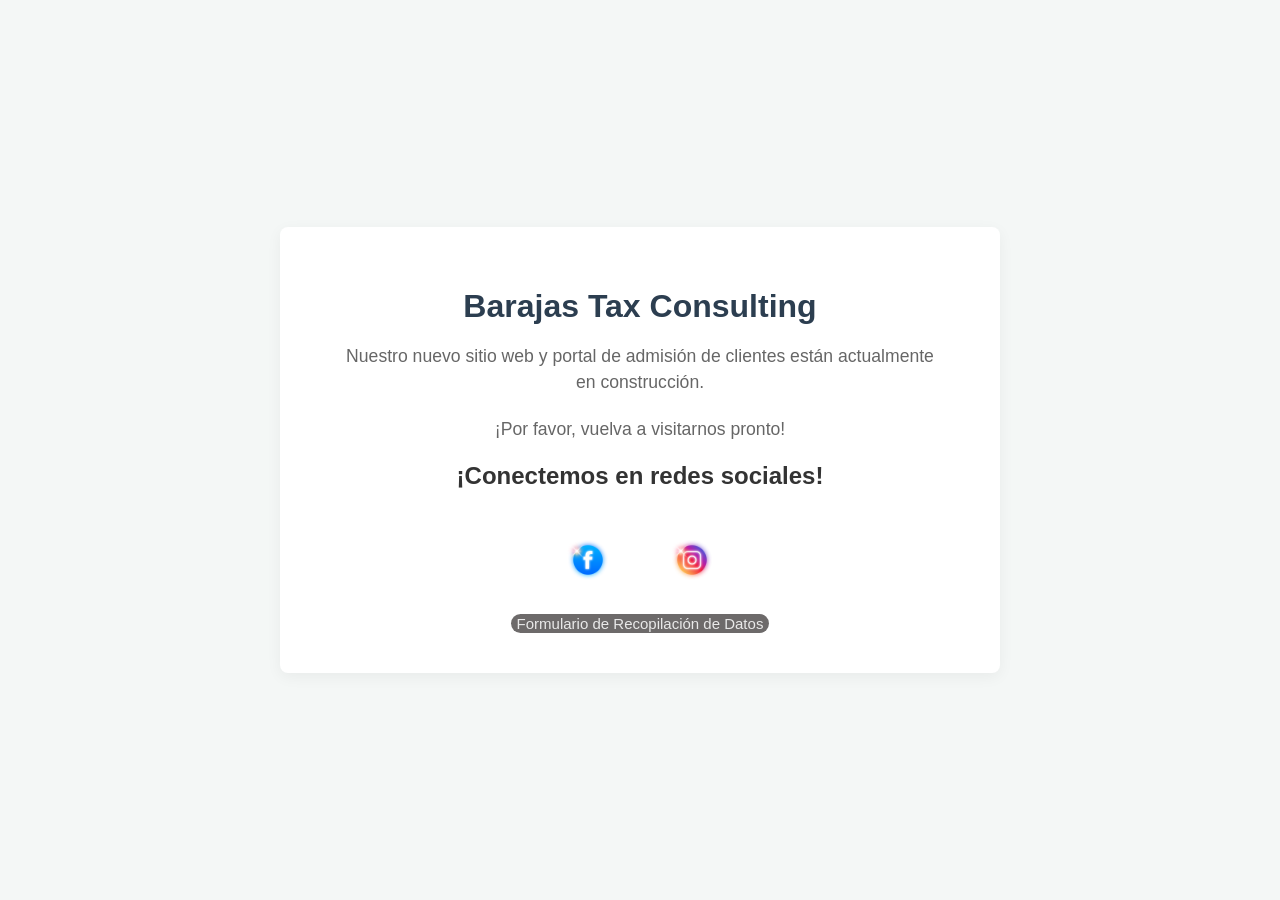
==== index.html @ 1fcdfcea "Initial commit - Barajas Tax loading page" ====
<!DOCTYPE html>
<html lang="en">
<head>
    <meta charset="UTF-8">
    <meta name="viewport" content="width=device-width, initial-scale=1.0">
    <link rel="stylesheet" href="BarajasTax.css">  
    <title>Barajas Tax Consulting | Coming Soon</title>
    <style>
        body {
            margin: 0;
            padding: 0;
            font-family: 'Segoe UI', Tahoma, Geneva, Verdana, sans-serif;
            background-color: #f4f7f6;
            color: #333;
            display: flex;
            align-items: center;
            justify-content: center;
            height: 100vh;
            text-align: center;
        }
        .container {
            background-color: #ffffff;
            padding: 40px 60px;
            border-radius: 8px;
            box-shadow: 0 4px 15px rgba(0,0,0,0.05);
            max-width: 600px;
            width: 90%;
        }
        h1 {
            color: #2c3e50;
            margin-bottom: 10px;
        }
        p {
            font-size: 1.1rem;
            color: #666;
            line-height: 1.5;
            margin-bottom: 20px;
        }
    </style>
</head>
<body>
    <div class="container">
        <h1>Barajas Tax Consulting</h1>
        <p>Nuestro nuevo sitio web y portal de admisión de clientes están actualmente en construcción.</p>
        <p>¡Por favor, vuelva a visitarnos pronto!</p>
        <h2>¡Conectemos en redes sociales!</h2>
             <a href="https://www.facebook.com/profile.php?id=61578565798085"><img src="Facebook.png" alt="Book of Face" style="width:100px;height:100px;"></a>
             <a href="https://www.instagram.com/barajastax.consulting"><img src="Instagram.png" alt="The Gram" style="width:100px;height:100px;"></a>
                 <form action="https://www.cognitoforms.com/BarajasTaxConsulting/Form">
                        <button type="submit">Formulario de Recopilación de Datos</button>
                </form>
        </div>
</body>
</html>
---- BarajasTax.css ----
button
{
  color:#e9e9e9;
  background-color:#6d6a6a;
  font-size: 15px;
  font-family: 'Segoe UI', Tahoma, Geneva, Verdana, sans-serif;
  border: none;
  border-radius: 12px;
}
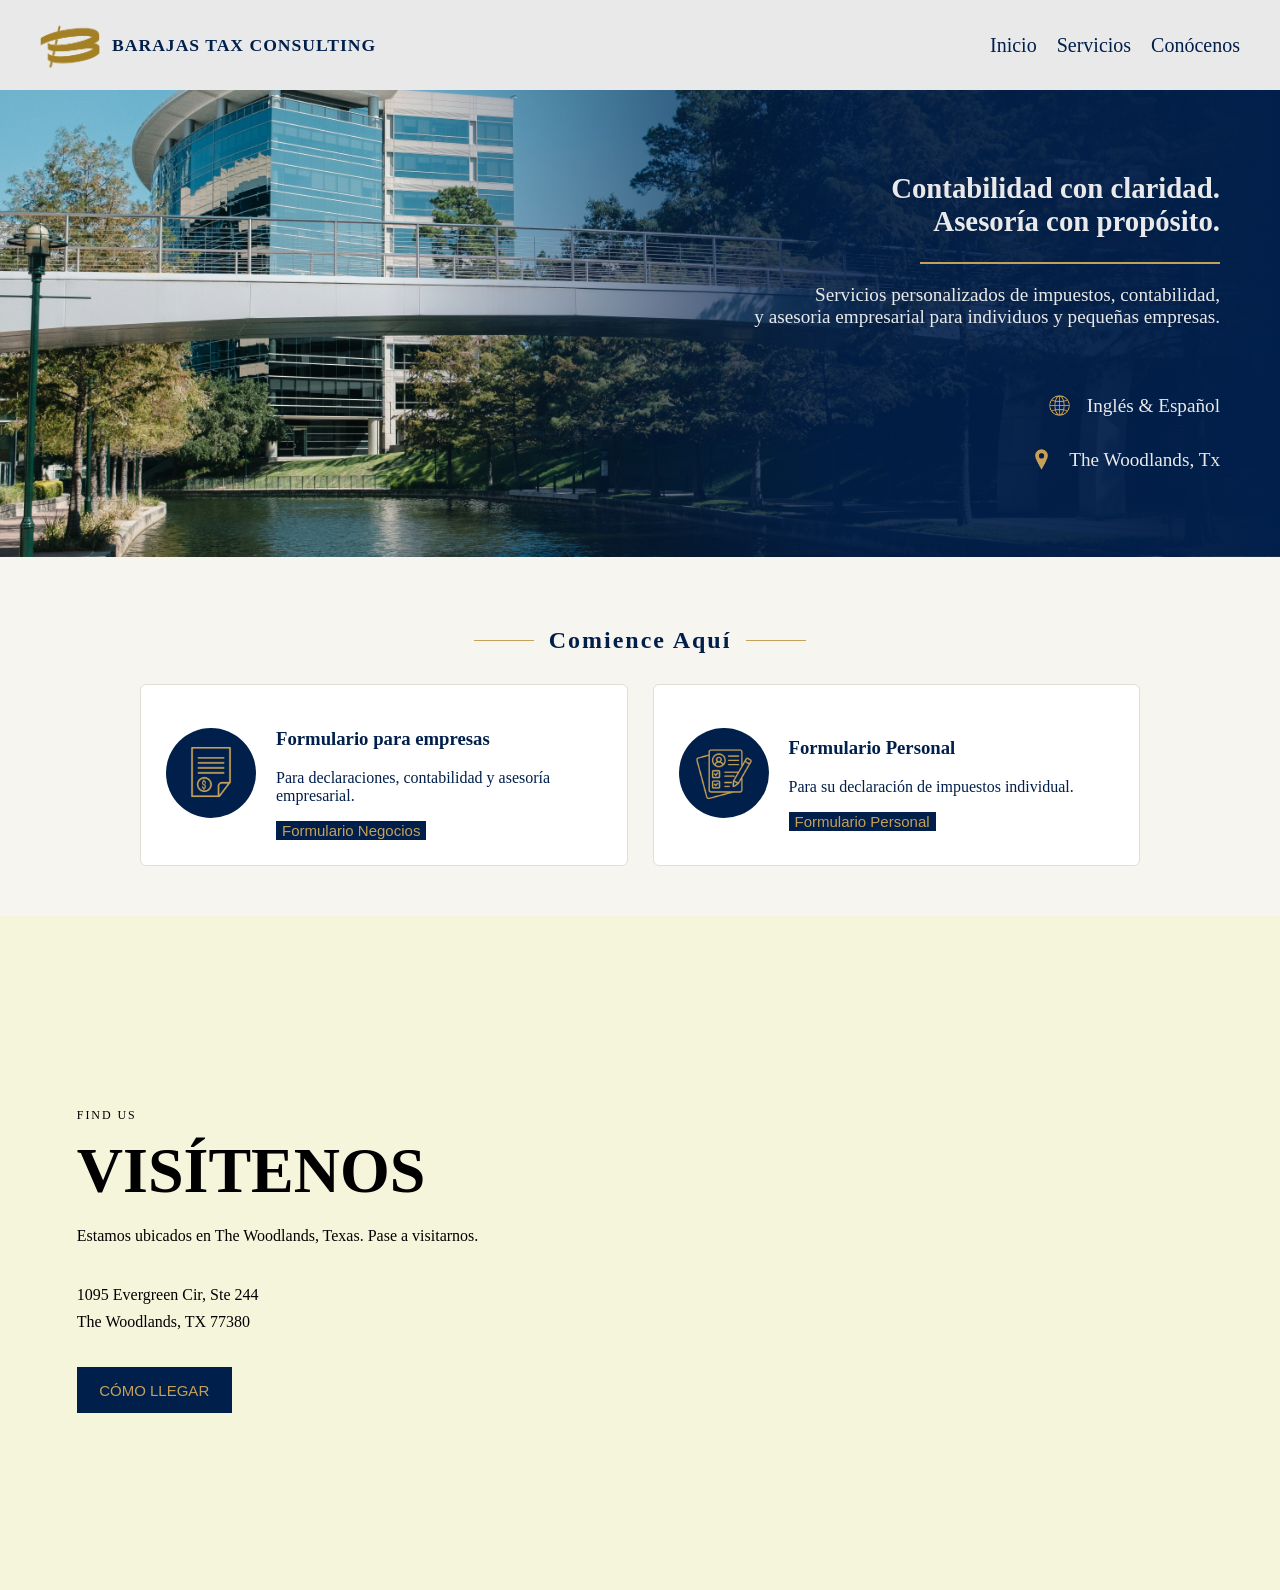
==== commit 5401bc55: "Barajastax v1 plus add gitignore" ====
--- a/index.html
+++ b/index.html
@@ -5,50 +5,120 @@
     <meta name="viewport" content="width=device-width, initial-scale=1.0">
     <link rel="stylesheet" href="BarajasTax.css">  
     <title>Barajas Tax Consulting | Coming Soon</title>
-    <style>
-        body {
-            margin: 0;
-            padding: 0;
-            font-family: 'Segoe UI', Tahoma, Geneva, Verdana, sans-serif;
-            background-color: #f4f7f6;
-            color: #333;
-            display: flex;
-            align-items: center;
-            justify-content: center;
-            height: 100vh;
-            text-align: center;
-        }
-        .container {
-            background-color: #ffffff;
-            padding: 40px 60px;
-            border-radius: 8px;
-            box-shadow: 0 4px 15px rgba(0,0,0,0.05);
-            max-width: 600px;
-            width: 90%;
-        }
-        h1 {
-            color: #2c3e50;
-            margin-bottom: 10px;
-        }
-        p {
-            font-size: 1.1rem;
-            color: #666;
-            line-height: 1.5;
-            margin-bottom: 20px;
-        }
-    </style>
-</head>
-<body>
-    <div class="container">
-        <h1>Barajas Tax Consulting</h1>
-        <p>Nuestro nuevo sitio web y portal de admisión de clientes están actualmente en construcción.</p>
-        <p>¡Por favor, vuelva a visitarnos pronto!</p>
-        <h2>¡Conectemos en redes sociales!</h2>
-             <a href="https://www.facebook.com/profile.php?id=61578565798085"><img src="Facebook.png" alt="Book of Face" style="width:100px;height:100px;"></a>
-             <a href="https://www.instagram.com/barajastax.consulting"><img src="Instagram.png" alt="The Gram" style="width:100px;height:100px;"></a>
-                 <form action="https://www.cognitoforms.com/BarajasTaxConsulting/Form">
-                        <button type="submit">Formulario de Recopilación de Datos</button>
-                </form>
+    <link rel="icon" type="img/png" href="android-chrome-512x512.png">
+    </head>
+    
+    <body>
+         <button onclick="topFunction()" id="myBtn" title="Go to top">Top</button>
+        <!--Navigation Bar-->
+        <nav>
+            <div class="topdiv">
+                <div class="logo"> 
+                    <img src="logo.png" width="60" height="60">
+                    <span class="barajas-tax">BARAJAS TAX CONSULTING</span>
+                </div>
+                <a class="topmenu" href="#bgimg">Inicio</a>
+                <a class="topmenu" href="#comienza">Servicios</a>
+                <a class="topmenu" href="#location-section">Conócenos</a>
+            </div>
+        </nav>
+        <main>
+         <section class="bgimg" id="bgimg">
+            <div class="hero-content">
+            <br>
+       <h1>Contabilidad con claridad.   <br>
+        Asesoría con propósito.
+       </h1>
+       <div class="gold-line"></div>
+       <p>Servicios personalizados de impuestos, contabilidad, <br>y asesoria empresarial para individuos
+        y pequeñas empresas.</p>
+       <br>
+      <p class="lang-tag">
+         <img src="mundo.png" alt="mundito" width="35" height="35"> 
+         <span>Inglés & Español</span>
+        </p>
+        <p class="location-tag">
+            <img src="location.png" alt="woodlands" width="35" height="35;">
+            <span>The Woodlands, Tx</span>
+        </p>
         </div>
-</body>
+        </div>
+        </section>
+</main>
+
+<section class="comienza" id="comienza">
+
+    <div class="title">
+<h2><span>Comience Aquí</span></h2>
+</div>
+
+<div class="card-business">
+    <div class="card">
+        <div class="card-icon"><img src="biz.png" alt="formulario empresas">
+        </div>
+        <div class="card-text">
+            <h3>Formulario para empresas</h3>
+            <p>Para declaraciones, contabilidad y asesoría empresarial. </p>
+            <button onclick="document.location='formularioNegocios.html'">Formulario Negocios</button>
+        </div>
+    </div>
+
+<div class="card">
+    <div class="card-icon">
+        <img src="personalpeople.png" alt="formulario personal">
+    </div>
+    <div class="card-text">
+        <h3>Formulario Personal</h3>
+        <p>Para su declaración de impuestos individual.</p>
+       <button onclick="document.location='personalPeople.html'">Formulario Personal</button>
+    </div>
+</div>
+</div>
+</section>
+<!-- LOCATION -->
+ <section class="location-section" id="location-section">
+  <div class="location-content">
+    <p class="eyebrow">FIND US</p>
+
+    <h2>VISÍTENOS</h2>
+
+    <p>
+    Estamos ubicados en The Woodlands, Texas.
+    Pase a visitarnos.
+    </p>
+
+    <address>
+      1095 Evergreen Cir, Ste 244<br>
+      The Woodlands, TX 77380
+    </address>
+
+    <a
+      class="directions-btn"
+      href="https://www.google.com/maps/search/?api=1&query=1095+Evergreen+Cir+Ste+244+The+Woodlands+TX+77380"
+      target="_blank"
+      rel="noopener noreferrer"
+    >
+      CÓMO LLEGAR
+    </a>
+  </div>
+
+  <div class="location-map">
+    <iframe
+      src="https://www.google.com/maps?q=1095%20Evergreen%20Cir%20Ste%20244%2C%20The%20Woodlands%2C%20TX%2077380&output=embed"
+      width="100%"
+      height="450"
+      style="border:0;"
+      allowfullscreen=""
+      loading="lazy"
+      referrerpolicy="no-referrer-when-downgrade"
+      title="Map showing 1095 Evergreen Cir, Suite 244, The Woodlands, TX"
+    ></iframe>
+  </div>
+</section>
+
+<script src="script.js"></script>
+<footer>
+
+</footer>
+    </body>
 </html>
--- a/BarajasTax.css
+++ b/BarajasTax.css
@@ -1,9 +1,518 @@
-button
-{
-  color:#e9e9e9;
-  background-color:#6d6a6a;
+/* =========================
+   GLOBAL
+========================= */
+
+* {
+  box-sizing: border-box;
+}
+
+html {
+  scroll-behavior: smooth;
+}
+
+html,
+body {
+  margin: 0;
+  padding: 0;
+  background-color: beige;
+  font-family: Georgia, 'Times New Roman', Times, serif;
+}
+
+img {
+  max-width: 100%;
+}
+
+button {
+  color: #c5a059;
+  background-color: #011f4b;
   font-size: 15px;
   font-family: 'Segoe UI', Tahoma, Geneva, Verdana, sans-serif;
   border: none;
-  border-radius: 12px;
-}+}
+
+a {
+  color: #011f4b;
+  text-decoration: none;
+}
+
+a:hover {
+  text-decoration: underline;
+  color: #daa520;
+}
+
+
+/* =========================
+   NAVIGATION
+========================= */
+
+.topdiv {
+  background-color: #e9e9e9;
+  display: flex;
+  align-items: center;
+  padding: 15px 40px;
+  font-size: 20px;
+}
+
+.logo {
+  display: flex;
+  align-items: center;
+  gap: 12px;
+  margin-right: auto;
+  text-decoration: none;
+}
+
+.logo img {
+  flex-shrink: 0;
+}
+
+.barajas-tax {
+  font-family: Georgia, serif;
+  font-size: 1.1rem;
+  font-weight: bold;
+  color: #011f4b;
+  letter-spacing: 1px;
+}
+
+.topmenu {
+  margin-left: 20px;
+}
+
+
+/* =========================
+   HERO
+========================= */
+
+.bgimg {
+  background-image:
+    linear-gradient(
+      to left,
+      #011f4b 0%,
+      rgba(1, 31, 75, 0.85) 35%,
+      rgba(1, 31, 75, 0) 70%
+    ),
+    url("theWoodlands.jpg");
+
+  background-repeat: no-repeat;
+  background-position: center;
+  background-size: cover;
+
+  text-align: center;
+  width: 100%;
+  min-height: 400px;
+
+  padding: 60px 40px;
+  color: #e9e9e9;
+  font-size: larger;
+}
+
+.hero-content {
+  text-align: right;
+  max-width: 550px;
+  margin-left: auto;
+  padding-right: 20px;
+}
+
+.hero-content h1 {
+  margin-top: 0;
+}
+
+.gold-line {
+  width: 300px;
+  max-width: 100%;
+  height: 2px;
+  background-color: #c5a059;
+  margin-top: 15px;
+  margin-bottom: 20px;
+  margin-left: auto;
+}
+
+.lang-tag,
+.location-tag {
+  display: flex;
+  align-items: center;
+  justify-content: flex-end;
+  gap: 10px;
+}
+
+.lang-tag img,
+.location-tag img {
+  flex-shrink: 0;
+}
+
+
+/* =========================
+   SERVICES / START HERE
+========================= */
+
+.comienza {
+  color: #011f4b;
+  text-align: center;
+  background-color: #f7f5f0;
+  padding: 50px 20px;
+}
+
+.title h2 {
+  font-family: Georgia, serif;
+  color: #011f4b;
+  font-size: 1.5rem;
+  letter-spacing: 2px;
+
+  display: flex;
+  align-items: center;
+  justify-content: center;
+
+  gap: 15px;
+  margin-bottom: 30px;
+}
+
+.title h2::before,
+.title h2::after {
+  content: "";
+  height: 1px;
+  width: 60px;
+  background-color: #c5a059;
+}
+
+.card-business {
+  display: flex;
+  justify-content: center;
+  gap: 25px;
+  flex-wrap: wrap;
+  max-width: 1000px;
+  margin: 0 auto;
+}
+
+.card {
+  background: #ffffff;
+  border: 1px solid #e2ded4;
+  border-radius: 6px;
+
+  padding: 25px;
+
+  display: flex;
+  align-items: center;
+  gap: 20px;
+
+  flex: 1 1 400px;
+
+  text-align: left;
+}
+
+.card-icon {
+  flex-shrink: 0;
+}
+
+.card-icon img {
+  width: 90px;
+  height: 90px;
+  background-color: #011f4b;
+  border-radius: 50%;
+  object-fit: cover;
+}
+
+
+/* =========================
+   LOCATION
+========================= */
+
+.location-section {
+  display: grid;
+  grid-template-columns: 0.8fr 1.2fr;
+  gap: 4rem;
+  align-items: center;
+
+  padding: 7rem 6vw;
+
+  background-color: beige;
+}
+
+.location-content {
+  max-width: 450px;
+}
+
+.location-content .eyebrow {
+  margin-bottom: 1rem;
+  font-size: 0.75rem;
+  letter-spacing: 0.16em;
+}
+
+.location-content h2 {
+  margin: 0 0 1.25rem;
+  font-size: clamp(2.5rem, 5vw, 4.5rem);
+  line-height: 0.95;
+}
+
+.location-content p {
+  line-height: 1.7;
+}
+
+.location-content address {
+  margin: 2rem 0;
+  font-style: normal;
+  line-height: 1.7;
+}
+
+.directions-btn {
+  display: inline-block;
+  padding: 0.9rem 1.4rem;
+
+  color: #c5a059;
+  background-color: #011f4b;
+
+  text-decoration: none;
+
+  font-family: 'Segoe UI', Tahoma, Geneva, Verdana, sans-serif;
+  font-size: 15px;
+}
+
+.directions-btn:hover {
+  color: #ffffff;
+  text-decoration: none;
+}
+
+.location-map {
+  width: 100%;
+  min-height: 450px;
+  overflow: hidden;
+}
+
+.location-map iframe {
+  display: block;
+  width: 100%;
+  height: 450px;
+  border: 0;
+}
+
+
+/* =========================
+   BACK TO TOP
+========================= */
+
+#myBtn {
+  display: none;
+
+  position: fixed;
+  bottom: 20px;
+  right: 30px;
+
+  z-index: 99;
+
+  border: none;
+  outline: none;
+
+  background-color: #011f4b;
+  color: #c5a059;
+
+  cursor: pointer;
+
+  padding: 15px;
+  border-radius: 10px;
+
+  font-size: 18px;
+}
+
+#myBtn:hover {
+  background-color: #555;
+}
+
+
+/* =========================
+   TABLET
+========================= */
+
+@media (max-width: 900px) {
+
+  .topdiv {
+    padding: 15px 25px;
+  }
+
+  .barajas-tax {
+    font-size: 1rem;
+  }
+
+  .topmenu {
+    margin-left: 12px;
+  }
+
+  .hero-content {
+    padding-right: 0;
+  }
+
+  .location-section {
+    gap: 2.5rem;
+  }
+}
+
+
+/* =========================
+   MOBILE
+========================= */
+
+@media (max-width: 768px) {
+
+  /* NAV */
+
+  .topdiv {
+    flex-wrap: wrap;
+    justify-content: center;
+    gap: 12px 18px;
+    padding: 15px 20px;
+  }
+
+  .logo {
+    width: 100%;
+    justify-content: center;
+    margin-right: 0;
+  }
+
+  .topmenu {
+    margin-left: 0;
+    font-size: 16px;
+  }
+
+
+  /* HERO */
+
+  .bgimg {
+    padding: 50px 20px;
+    min-height: 0;
+
+    background-position: center;
+  }
+
+  .hero-content {
+    max-width: 100%;
+    padding: 0;
+    text-align: center;
+  }
+
+  .hero-content h1 {
+    font-size: clamp(2rem, 8vw, 3rem);
+    line-height: 1.05;
+  }
+
+  .gold-line {
+    width: 200px;
+    margin-left: auto;
+    margin-right: auto;
+  }
+
+  .lang-tag,
+  .location-tag {
+    justify-content: center;
+  }
+
+
+  /* SERVICES */
+
+  .comienza {
+    padding: 45px 20px;
+  }
+
+  .title h2 {
+    font-size: 1.25rem;
+    gap: 10px;
+  }
+
+  .title h2::before,
+  .title h2::after {
+    width: 35px;
+  }
+
+  .card {
+    flex: 1 1 100%;
+    padding: 20px;
+  }
+
+
+  /* LOCATION */
+
+  .location-section {
+    grid-template-columns: 1fr;
+
+    gap: 2.5rem;
+
+    padding: 5rem 20px;
+  }
+
+  .location-content {
+    max-width: none;
+    text-align: center;
+  }
+
+  .location-content h2 {
+    font-size: clamp(2.5rem, 12vw, 4rem);
+  }
+
+  .location-content address {
+    margin: 1.5rem 0;
+  }
+
+  .directions-btn {
+    width: 100%;
+    max-width: 300px;
+    text-align: center;
+  }
+
+  .location-map {
+    min-height: 0;
+    width: 100%;
+  }
+
+  .location-map iframe {
+    height: 350px;
+  }
+
+
+  /* BACK TO TOP */
+
+  #myBtn {
+    right: 15px;
+    bottom: 15px;
+    padding: 12px 14px;
+    font-size: 16px;
+  }
+}
+
+
+/* =========================
+   SMALL PHONES
+========================= */
+
+@media (max-width: 480px) {
+
+  .barajas-tax {
+    font-size: 0.9rem;
+    letter-spacing: 0.5px;
+  }
+
+  .topmenu {
+    font-size: 14px;
+  }
+
+  .bgimg {
+    padding: 40px 18px;
+  }
+
+  .hero-content p {
+    font-size: 0.95rem;
+  }
+
+  .card {
+    flex-direction: column;
+    text-align: center;
+  }
+
+  .card-icon img {
+    width: 75px;
+    height: 75px;
+  }
+
+  .location-section {
+    padding: 4rem 18px;
+  }
+
+  .location-map iframe {
+    height: 300px;
+  }
+}
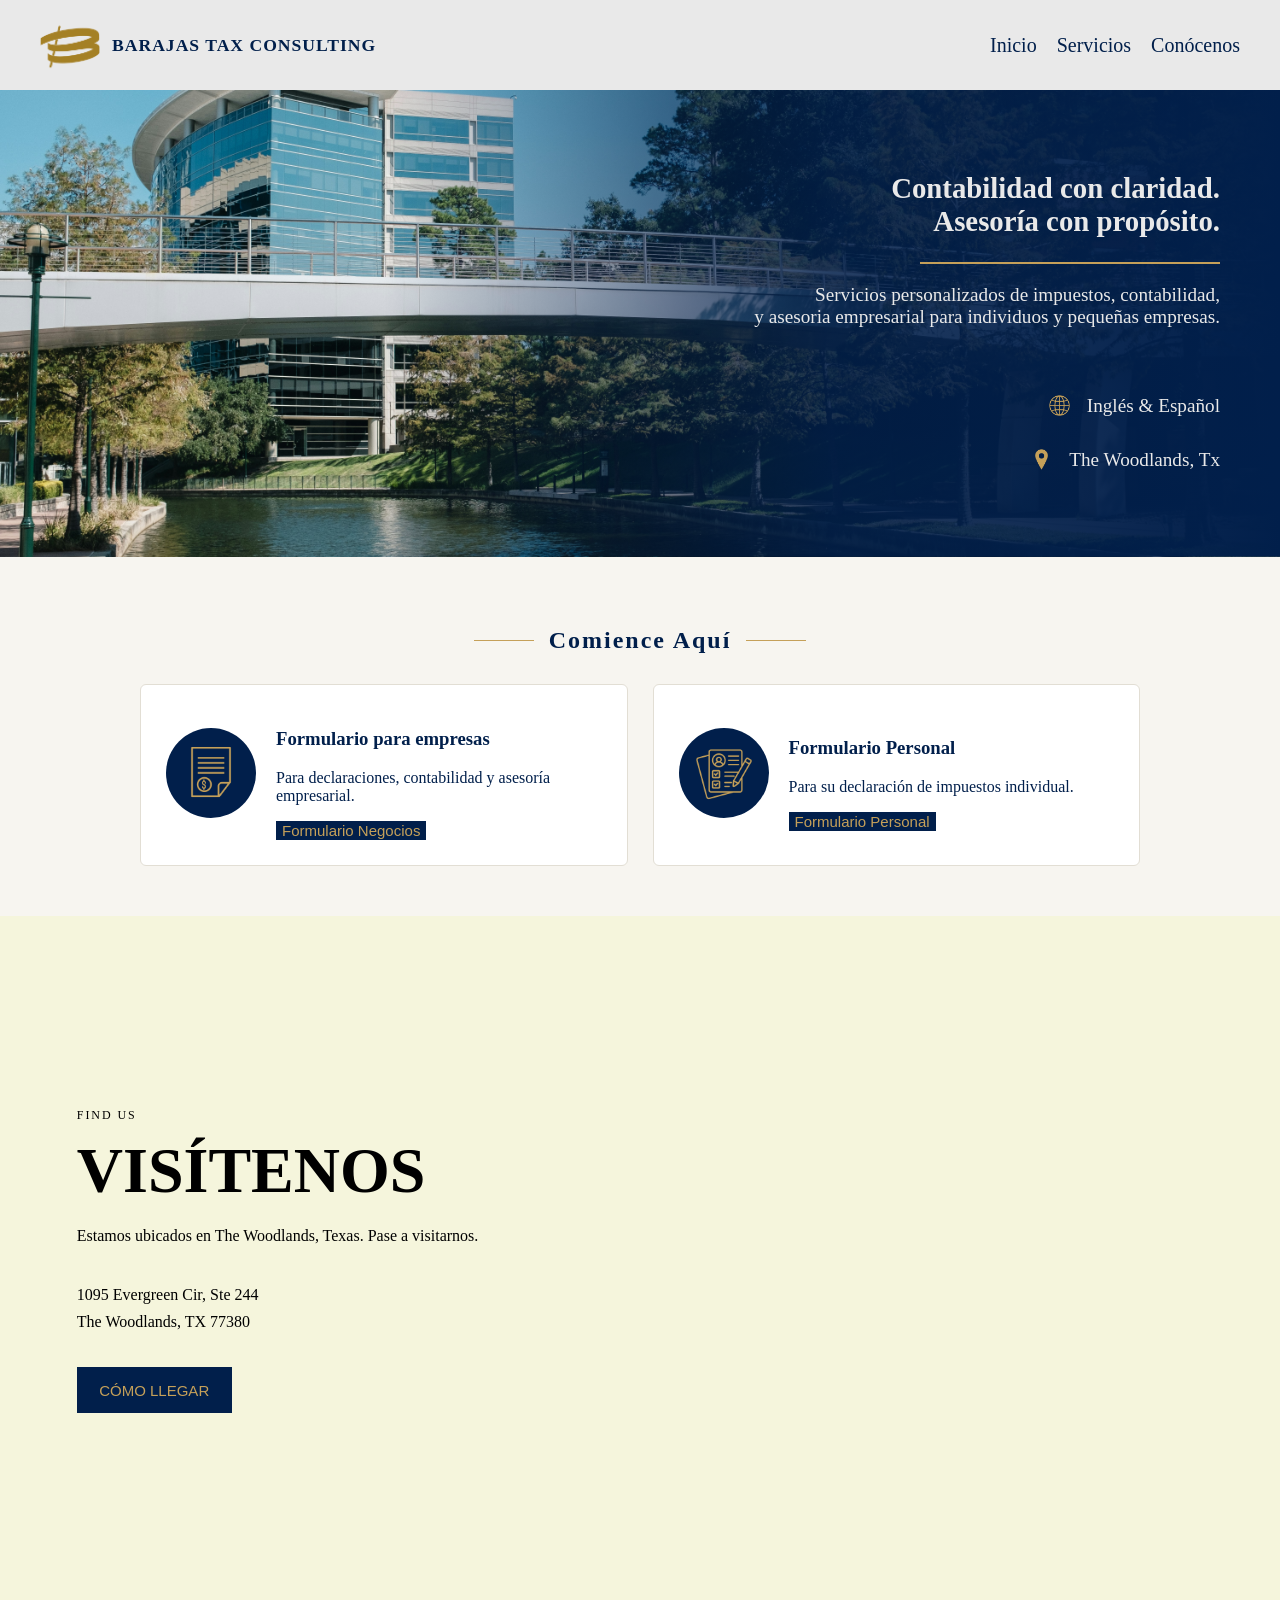
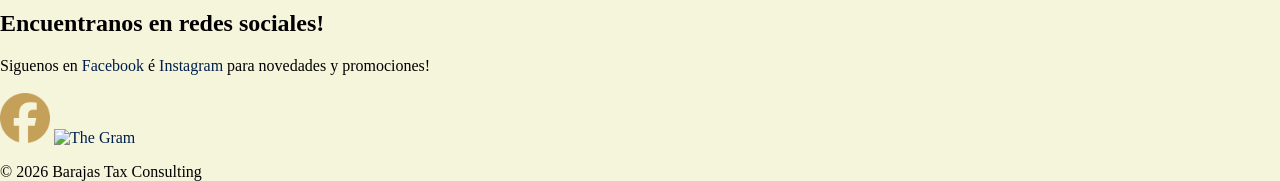
==== commit 063623f5: "socials + suite fix + copyright" ====
--- a/index.html
+++ b/index.html
@@ -4,7 +4,7 @@
     <meta charset="UTF-8">
     <meta name="viewport" content="width=device-width, initial-scale=1.0">
     <link rel="stylesheet" href="BarajasTax.css">  
-    <title>Barajas Tax Consulting | Coming Soon</title>
+    <title>Barajas Tax Consulting</title>
     <link rel="icon" type="img/png" href="android-chrome-512x512.png">
     </head>
     
@@ -94,7 +94,7 @@
 
     <a
       class="directions-btn"
-      href="https://www.google.com/maps/search/?api=1&query=1095+Evergreen+Cir+Ste+244+The+Woodlands+TX+77380"
+      href="https://www.google.com/maps/search/?api=1&query=1095+Evergreen+Cir+Ste+474+The+Woodlands+TX+77380"
       target="_blank"
       rel="noopener noreferrer"
     >
@@ -111,14 +111,24 @@
       allowfullscreen=""
       loading="lazy"
       referrerpolicy="no-referrer-when-downgrade"
-      title="Map showing 1095 Evergreen Cir, Suite 244, The Woodlands, TX"
+      title="Map showing 1095 Evergreen Cir, Suite 474, The Woodlands, TX"
     ></iframe>
   </div>
 </section>
+ <div class="Socials">
+        <section id="Socials">
+            <h2>Encuentranos en redes sociales!</h2>
+            <p>Siguenos en <a href="https://www.facebook.com/profile.php?id=61578565798085" target="_blank" rel="noopener noreferrer">Facebook</a> é 
+                <a href="https://www.instagram.com/barajastax.consulting/" target="_blank" rel="noopener noreferrer">Instagram</a> para novedades y promociones! <br> <br>
+                <a href="https://www.facebook.com/profile.php?id=61578565798085" target="_blank" rel="noopener noreferrer"><img src="fb.png" alt="Book of Face" style="width:50px;height:50px;"></a>
+                <a href="https://www.instagram.com/barajastax.consulting/" target="_blank" rel="noopener noreferrer"><img src="ig.png" alt="The Gram" style="width:50px;height:50px;"></a>
+            </p>
+        </section>
+    </div>
 
 <script src="script.js"></script>
 <footer>
-
+© 2026 Barajas Tax Consulting
 </footer>
     </body>
 </html>
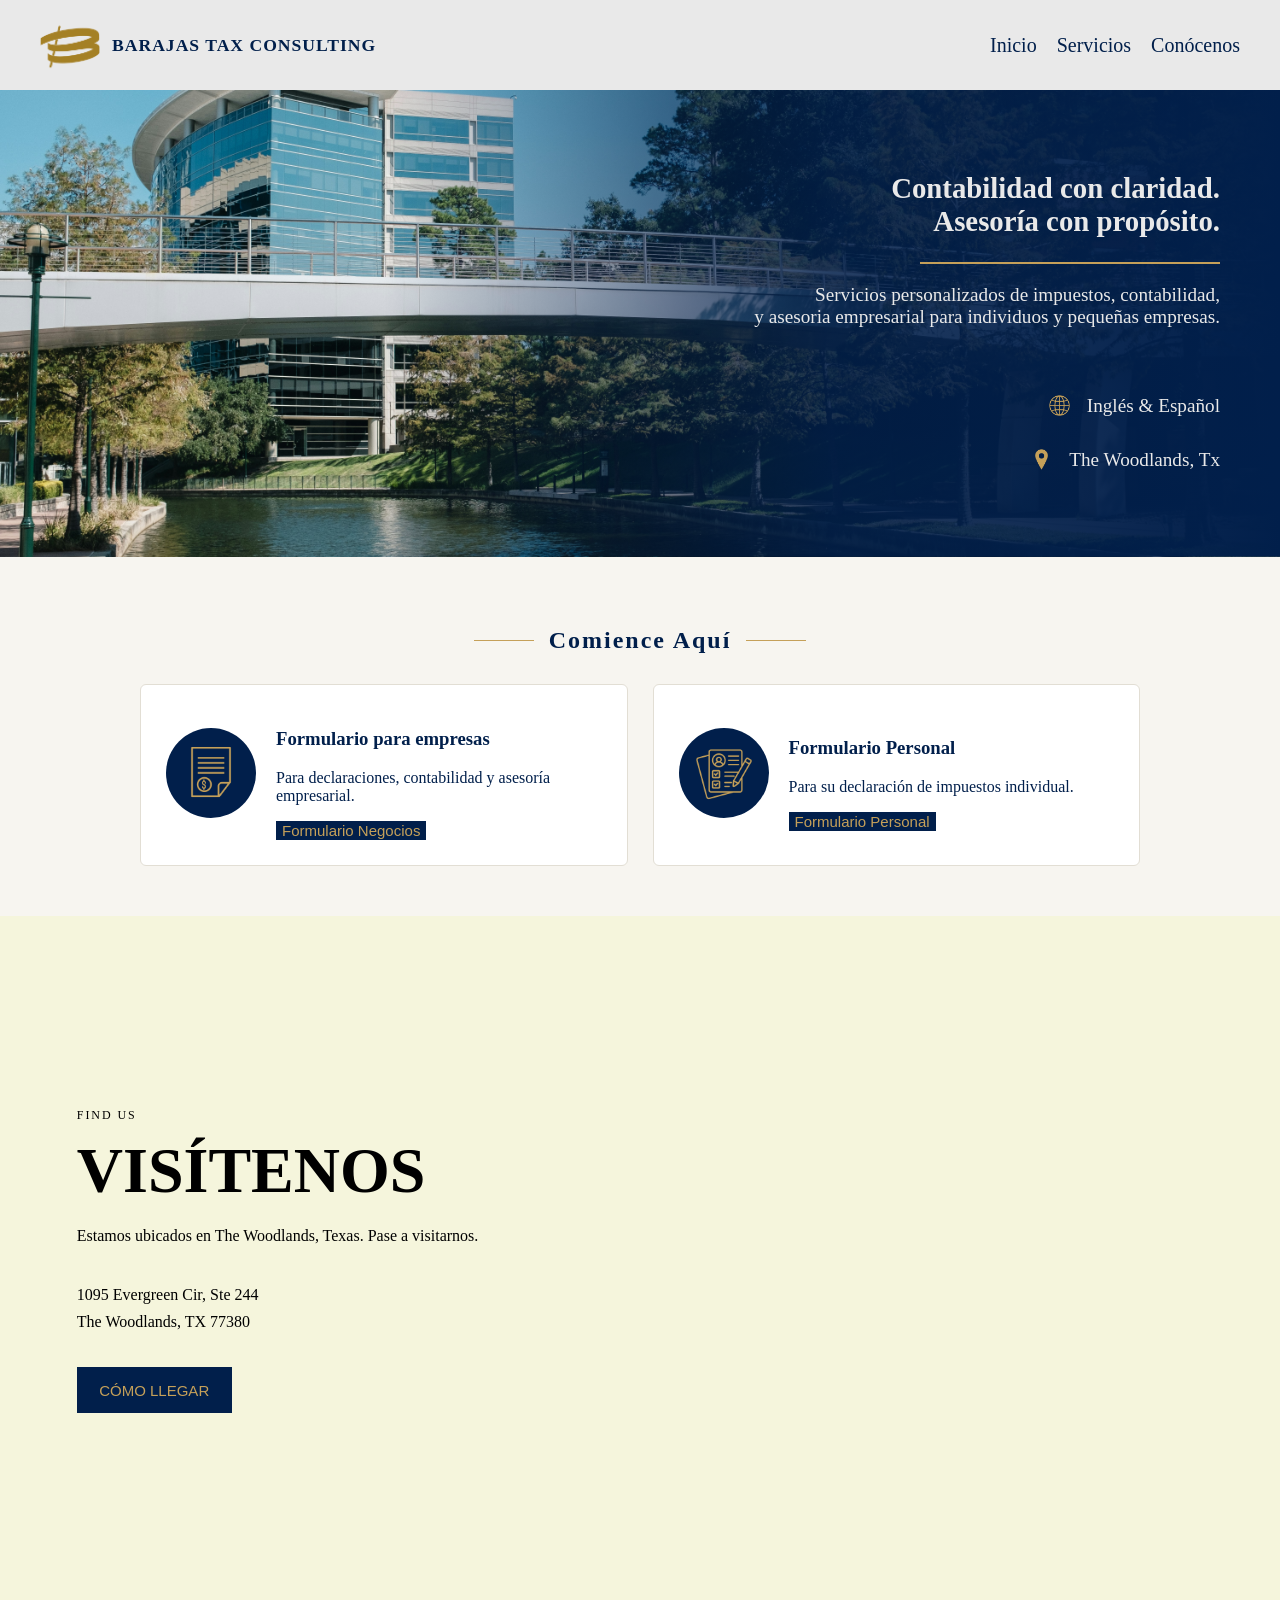
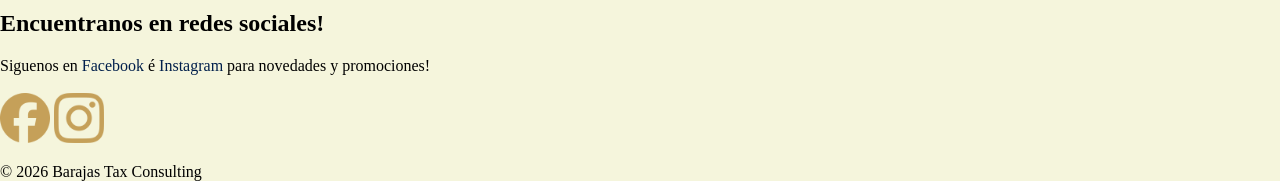
==== commit 3a678ec9: "IG image fix" ====
--- a/index.html
+++ b/index.html
@@ -121,7 +121,7 @@
             <p>Siguenos en <a href="https://www.facebook.com/profile.php?id=61578565798085" target="_blank" rel="noopener noreferrer">Facebook</a> é 
                 <a href="https://www.instagram.com/barajastax.consulting/" target="_blank" rel="noopener noreferrer">Instagram</a> para novedades y promociones! <br> <br>
                 <a href="https://www.facebook.com/profile.php?id=61578565798085" target="_blank" rel="noopener noreferrer"><img src="fb.png" alt="Book of Face" style="width:50px;height:50px;"></a>
-                <a href="https://www.instagram.com/barajastax.consulting/" target="_blank" rel="noopener noreferrer"><img src="ig.png" alt="The Gram" style="width:50px;height:50px;"></a>
+                <a href="https://www.instagram.com/barajastax.consulting/" target="_blank" rel="noopener noreferrer"><img src="IG.png" alt="The Gram" style="width:50px;height:50px;"></a>
             </p>
         </section>
     </div>
--- a/BarajasTax.css
+++ b/BarajasTax.css
@@ -223,7 +223,7 @@
 
   padding: 7rem 6vw;
 
-  background-color: beige;
+  background-color: #f5f5dc;
 }
 
 .location-content {
